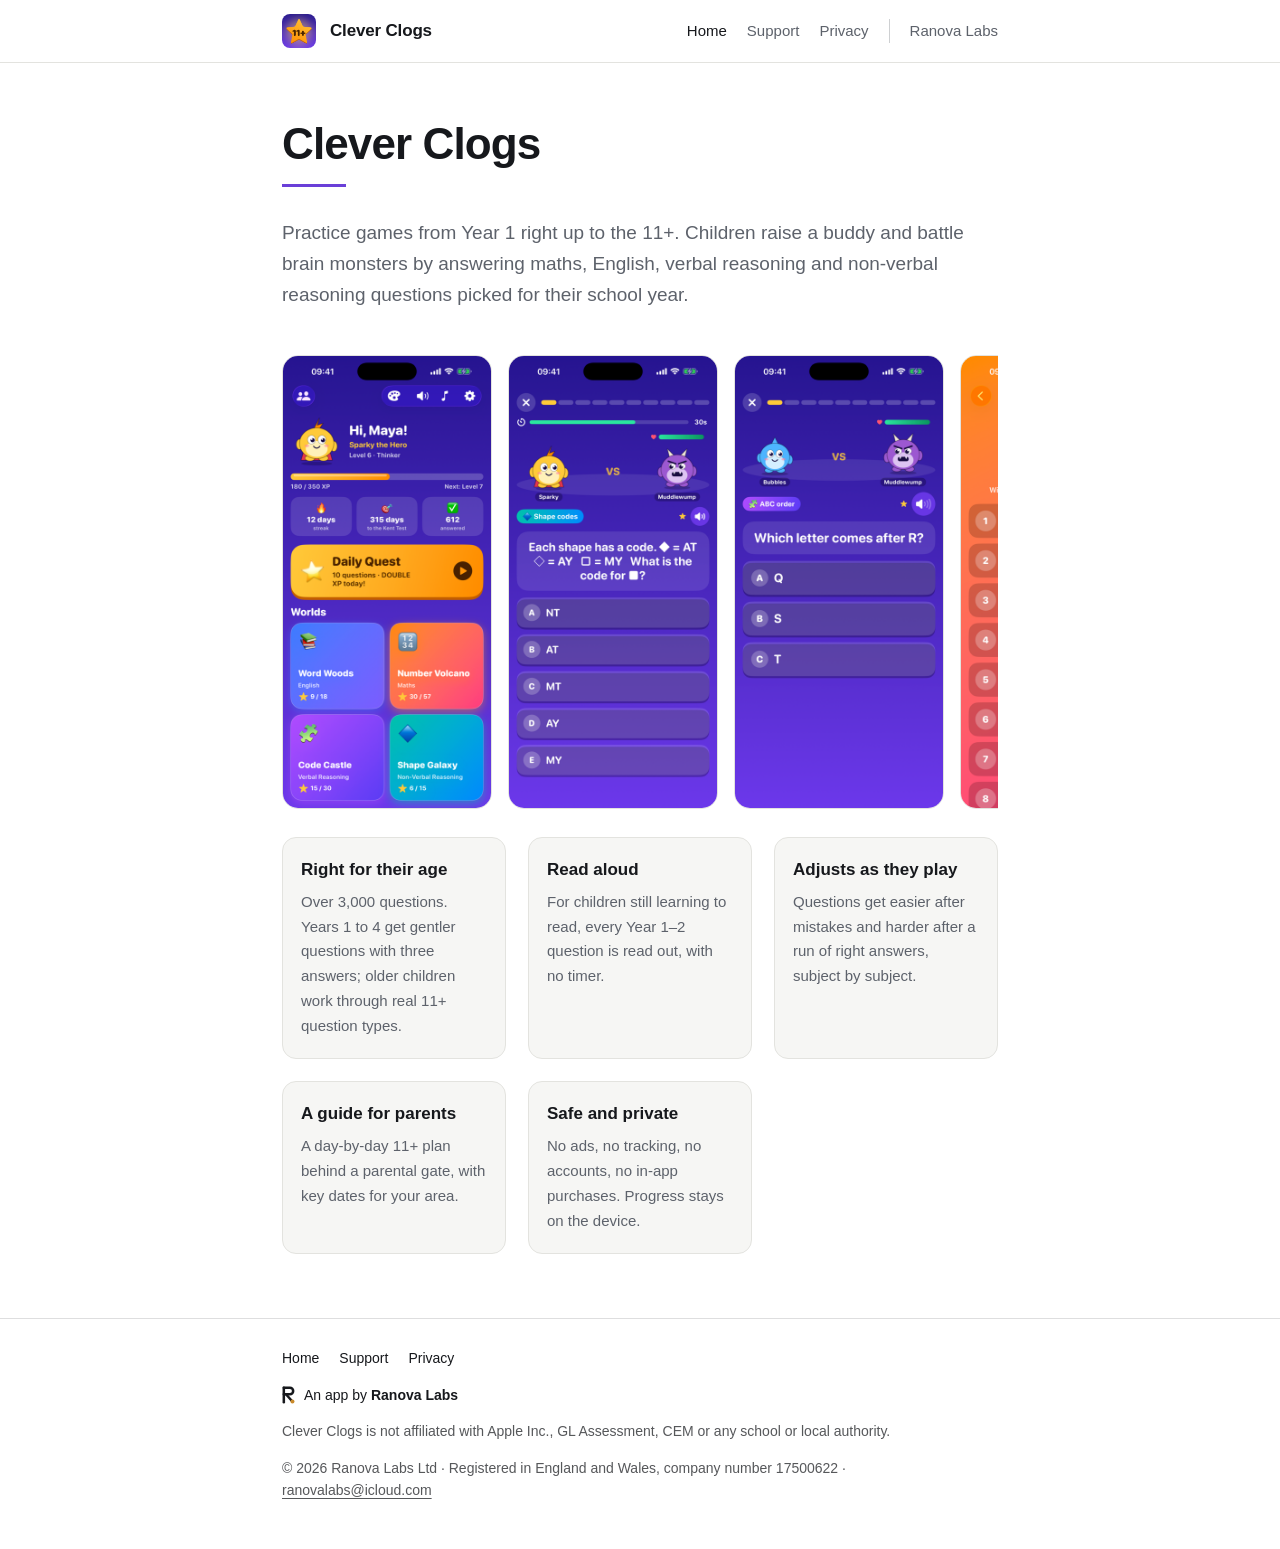
==== cleverclogs/index.html @ 08222932 "Add Clever Clogs: app card and home, support and privacy pages Co-Authored-By: Claude Opus 5.5 <nore" ====
<!doctype html>
<html lang="en">
<head>
<meta charset="utf-8">
<meta name="viewport" content="width=device-width, initial-scale=1">
<title>Clever Clogs — 11+ practice that feels like a game</title>
<meta name="description" content="Practice games for ages 5 to 11, from Year 1 up to the 11+: maths, English, verbal and non-verbal reasoning, with a buddy to raise.">
<link rel="icon" href="assets/icon.png">
<link rel="stylesheet" href="style.css?v=20261029">
<link rel="stylesheet" href="assets/ranova-frame.css?v=20261029">
</head>
<body>
<header class="site"><div class="wrap">
  <a class="brand" href="index.html"><img src="assets/icon.png" alt=""><span class="name">Clever Clogs</span></a>
  <nav><a href="index.html" aria-current="page">Home</a><a href="support.html">Support</a><a href="privacy.html">Privacy</a><a class="rl-home" href="https://ranovalabs.github.io/">Ranova Labs</a></nav>
</div></header>

<main class="wrap">
  <section class="hero">
    <h1>Clever Clogs</h1>
    <hr class="rule">
    <p class="lede">Practice games from Year 1 right up to the 11+. Children raise a buddy and battle brain monsters by answering maths, English, verbal reasoning and non-verbal reasoning questions picked for their school year.</p>
  </section>
  <div class="shots">
    <img src="assets/iphone-1-home.png" alt="The home screen with the buddy and Daily Quest">
    <img src="assets/iphone-2-battle.png" alt="A monster battle question">
    <img src="assets/iphone-3-junior.png" alt="A Year 1 question with three big answers">
    <img src="assets/iphone-4-worlds.png" alt="Topics in a subject world">
  </div>
  <div class="grid">
    <div class="card"><h3>Right for their age</h3><p>Over 3,000 questions. Years 1 to 4 get gentler questions with three answers; older children work through real 11+ question types.</p></div>
    <div class="card"><h3>Read aloud</h3><p>For children still learning to read, every Year 1–2 question is read out, with no timer.</p></div>
    <div class="card"><h3>Adjusts as they play</h3><p>Questions get easier after mistakes and harder after a run of right answers, subject by subject.</p></div>
    <div class="card"><h3>A guide for parents</h3><p>A day-by-day 11+ plan behind a parental gate, with key dates for your area.</p></div>
    <div class="card"><h3>Safe and private</h3><p>No ads, no tracking, no accounts, no in-app purchases. Progress stays on the device.</p></div>
  </div>
</main>
<div class="rl-foot" role="contentinfo"><div class="rl-wrap" style="--rl-max: 760px">
  <nav class="rl-links" aria-label="Footer"><a href="index.html">Home</a><a href="support.html">Support</a><a href="privacy.html">Privacy</a></nav>
  <a class="rl-by" href="https://ranovalabs.github.io/"><svg viewBox="11 7 36 50" aria-hidden="true"><g fill="none" stroke="currentColor" stroke-width="7" stroke-linecap="round" stroke-linejoin="round"><path d="M16 12 L16 52"/><path d="M16 12 H33 A9 9 0 0 1 33 30 H16"/><path d="M22 30 L38 48"/></g><circle cx="40" cy="50" r="5.6" fill="#C98A2B"/></svg><span>An app by <b>Ranova Labs</b></span></a>
  <p class="rl-note">Clever Clogs is not affiliated with Apple Inc., GL Assessment, CEM or any school or local authority.</p>
  <p class="rl-legal">&copy; 2026 Ranova Labs Ltd &middot; Registered in England and Wales, company number 17500622 &middot; <a href="mailto:ranovalabs@icloud.com">ranovalabs@icloud.com</a></p>
</div></div>
</body>
</html>
---- cleverclogs/style.css ----
:root {
  --bg: #ffffff;
  --surface: #f6f6f4;
  --text: #16181c;
  --muted: #5d626b;
  --line: #e3e3df;
  --accent: #6a3fd8;
  --ink: #1a1d21;
}
@media (prefers-color-scheme: dark) {
  :root {
    --bg: #14161a;
    --surface: #1c1f24;
    --text: #f2f3f5;
    --muted: #a2a8b3;
    --line: #2b2f36;
    --accent: #ffcf3d;
    --ink: #f2f3f5;
  }
}
* { box-sizing: border-box; }
html { -webkit-text-size-adjust: 100%; }
body {
  margin: 0;
  background: var(--bg);
  color: var(--text);
  font: 17px/1.65 -apple-system, BlinkMacSystemFont, "Segoe UI", Roboto, Helvetica, Arial, sans-serif;
}
.wrap { max-width: 760px; margin: 0 auto; padding: 0 22px; }
header.site {
  border-bottom: 1px solid var(--line);
  position: sticky; top: 0; background: var(--bg); z-index: 10;
}
header.site .wrap {
  display: flex; align-items: center; gap: 14px; flex-wrap: wrap;
  padding-top: 14px; padding-bottom: 14px;
}
header.site .brand { display: flex; align-items: center; gap: inherit; color: inherit; text-decoration: none; }
header.site img { width: 34px; height: 34px; border-radius: 8px; }
header.site .name { font-weight: 700; letter-spacing: -0.01em; }
header.site nav { margin-left: auto; display: flex; gap: 20px; }
/* Below this the three links no longer fit beside the wordmark, so give them
   their own row rather than letting them wrap one at a time. */
@media (max-width: 560px) {
  header.site nav { margin-left: 0; width: 100%; gap: 18px; padding-top: 2px; }
  .shots img { width: 168px; }
  .hero { padding-top: 34px; }
}
header.site nav a { color: var(--muted); text-decoration: none; font-size: 15px; }
header.site nav a:hover, header.site nav a[aria-current] { color: var(--text); }
h1 { font-size: clamp(30px, 6vw, 44px); line-height: 1.15; letter-spacing: -0.02em; margin: 0 0 14px; }
h2 { font-size: 22px; letter-spacing: -0.01em; margin: 40px 0 12px; }
h3 { font-size: 17px; margin: 26px 0 6px; }
p { margin: 0 0 16px; }
a { color: var(--accent); }
.lede { font-size: 19px; color: var(--muted); margin-bottom: 28px; }
.hero { padding: 56px 0 8px; }
.rule { height: 3px; background: var(--accent); border: 0; width: 64px; margin: 0 0 30px; }
.grid { display: grid; gap: 22px; grid-template-columns: repeat(auto-fit, minmax(220px, 1fr)); margin: 8px 0 12px; }
.card { background: var(--surface); border: 1px solid var(--line); border-radius: 14px; padding: 18px 18px 4px; }
.card h3 { margin-top: 0; }
.card p { font-size: 15px; color: var(--muted); }
.shots { display: flex; gap: 16px; overflow-x: auto; padding: 8px 0 20px; }
.shots img {
  width: 210px; flex: 0 0 auto; border-radius: 16px;
  border: 1px solid var(--line); background: var(--surface);
}
.note {
  background: var(--surface); border: 1px solid var(--line);
  border-left: 3px solid var(--accent); border-radius: 8px;
  padding: 14px 16px; font-size: 15px; color: var(--muted); margin: 22px 0;
}
.note strong { color: var(--text); }
dl dt { font-weight: 650; margin-top: 22px; }
dl dd { margin: 6px 0 0; color: var(--muted); }
ul { padding-left: 20px; } li { margin-bottom: 8px; }
footer.site {
  border-top: 1px solid var(--line); margin-top: 60px;
  padding: 26px 0 50px; color: var(--muted); font-size: 15px;
}
footer.site a { color: var(--muted); margin-right: 18px; }
table { width: 100%; border-collapse: collapse; font-size: 15px; margin: 12px 0 20px; display: block; overflow-x: auto; }
th, td { text-align: left; padding: 10px 12px; border-bottom: 1px solid var(--line); vertical-align: top; }
th { color: var(--muted); font-weight: 600; }
code { background: var(--surface); padding: 2px 6px; border-radius: 5px; font-size: 0.9em; }
---- cleverclogs/assets/ranova-frame.css ----
/* Ranova Labs shared footer. The same file ships in every Ranova Labs app site.
   It inherits each site's text colour, so it follows that site's light/dark theme. */
.rl-foot { border-top: 1px solid color-mix(in srgb, currentColor 14%, transparent); margin-top: 64px; padding: 28px 0 48px; font-size: 14px; line-height: 1.6; }
.rl-foot .rl-wrap { max-width: var(--rl-max, 960px); margin: 0 auto; padding: 0 22px; display: grid; gap: 14px; }
.rl-foot p { margin: 0; max-width: none; color: inherit; font-size: inherit; }
.rl-foot a { color: inherit; text-decoration: none; }
.rl-foot a:hover { text-decoration: underline; text-underline-offset: 3px; }
.rl-foot .rl-links { display: flex; flex-wrap: wrap; gap: 6px 20px; font-weight: 500; }
.rl-foot .rl-by { display: inline-flex; align-items: center; gap: 9px; justify-self: start; font-weight: 500; }
.rl-foot .rl-by svg { width: 13px; height: 18px; flex-shrink: 0; }
.rl-foot .rl-by b { font-weight: 700; }
.rl-foot .rl-note, .rl-foot .rl-legal { opacity: .72; }
.rl-foot .rl-legal a { text-decoration: underline; text-underline-offset: 3px; }

/* "Ranova Labs" link at the end of each app site's header menu, set apart by a hairline. */
header.site nav a.rl-home { padding-left: 20px; border-left: 1px solid color-mix(in srgb, currentColor 30%, transparent); }
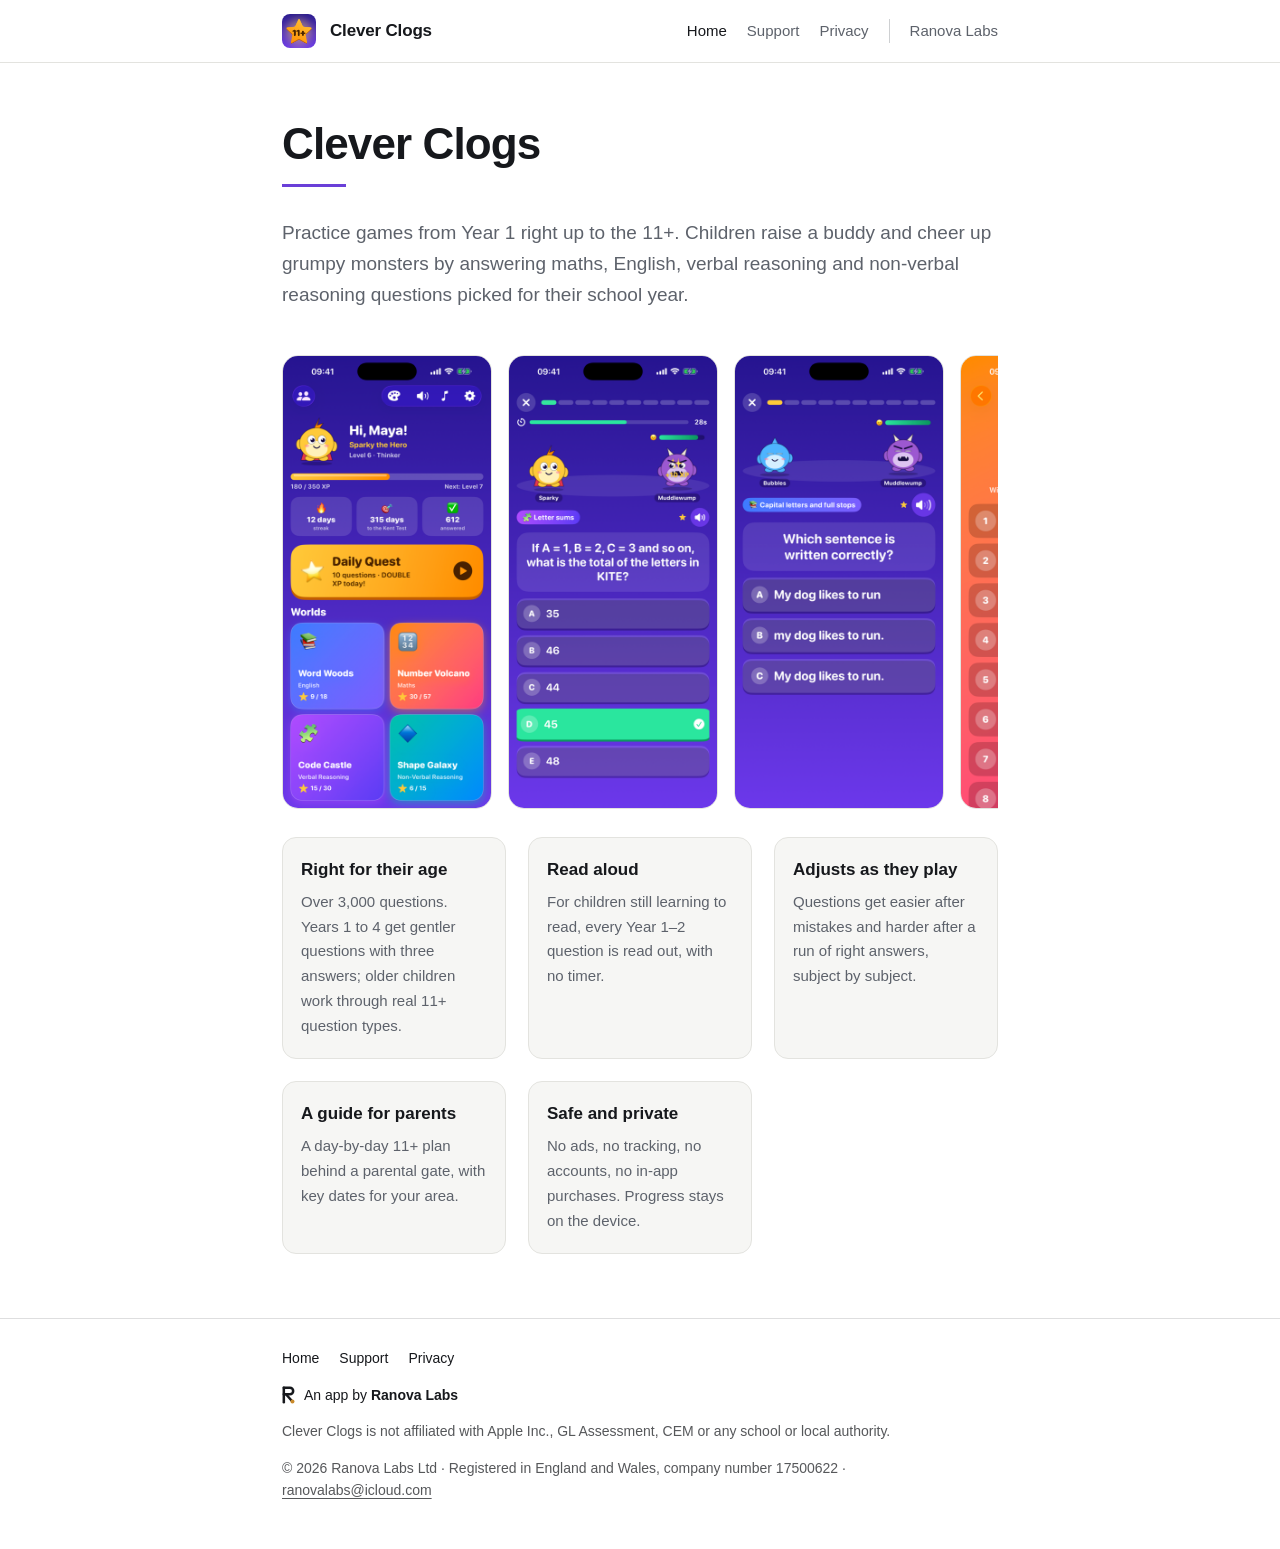
==== commit b9bd9427: "Clever Clogs: cheer up grumpy monsters, new screenshots Co-Authored-By: Claude Opus 5.5 <noreply@ant" ====
--- a/cleverclogs/index.html
+++ b/cleverclogs/index.html
@@ -19,11 +19,11 @@
   <section class="hero">
     <h1>Clever Clogs</h1>
     <hr class="rule">
-    <p class="lede">Practice games from Year 1 right up to the 11+. Children raise a buddy and battle brain monsters by answering maths, English, verbal reasoning and non-verbal reasoning questions picked for their school year.</p>
+    <p class="lede">Practice games from Year 1 right up to the 11+. Children raise a buddy and cheer up grumpy monsters by answering maths, English, verbal reasoning and non-verbal reasoning questions picked for their school year.</p>
   </section>
   <div class="shots">
     <img src="assets/iphone-1-home.png" alt="The home screen with the buddy and Daily Quest">
-    <img src="assets/iphone-2-battle.png" alt="A monster battle question">
+    <img src="assets/iphone-2-battle.png" alt="Cheering up a grumpy monster with a maths question">
     <img src="assets/iphone-3-junior.png" alt="A Year 1 question with three big answers">
     <img src="assets/iphone-4-worlds.png" alt="Topics in a subject world">
   </div>
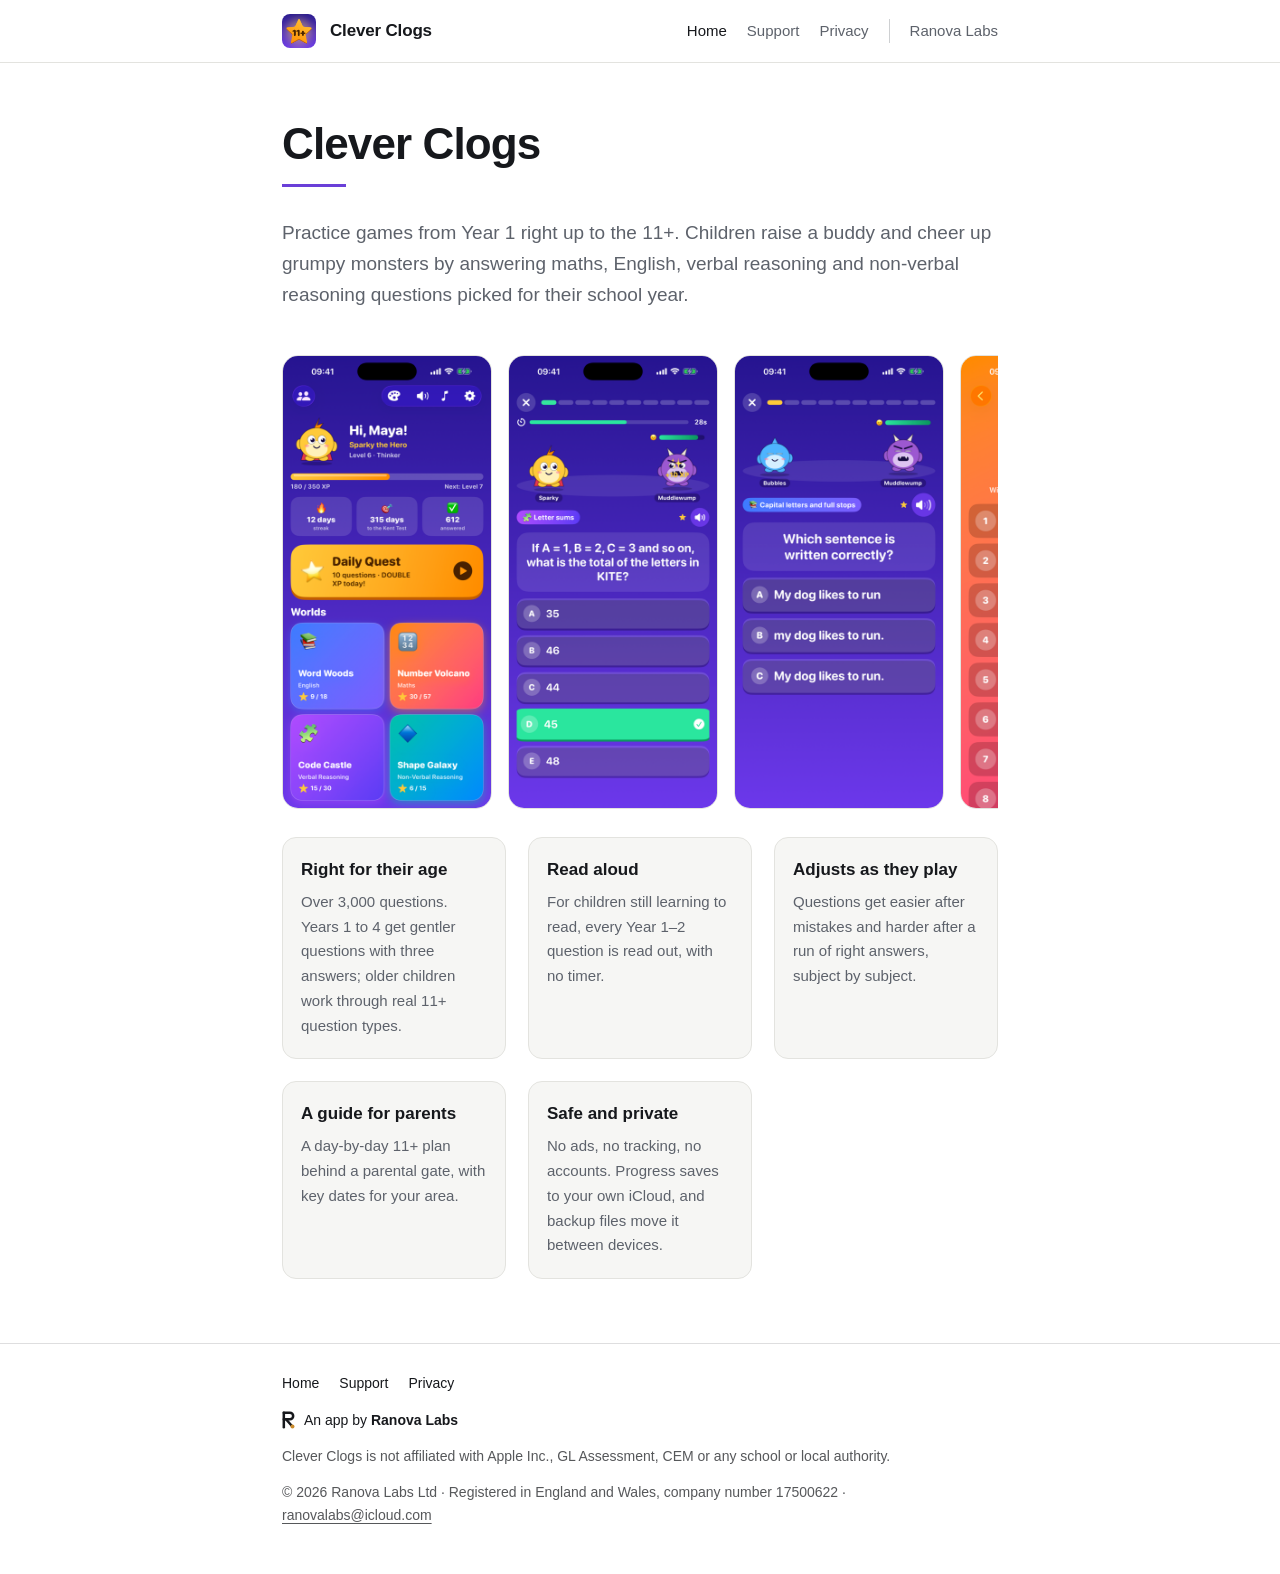
==== commit eaea479d: "Clever Clogs: iCloud saving and backup files in privacy and support Co-Authored-By: Claude Opus 5.5 " ====
--- a/cleverclogs/index.html
+++ b/cleverclogs/index.html
@@ -32,7 +32,7 @@
     <div class="card"><h3>Read aloud</h3><p>For children still learning to read, every Year 1–2 question is read out, with no timer.</p></div>
     <div class="card"><h3>Adjusts as they play</h3><p>Questions get easier after mistakes and harder after a run of right answers, subject by subject.</p></div>
     <div class="card"><h3>A guide for parents</h3><p>A day-by-day 11+ plan behind a parental gate, with key dates for your area.</p></div>
-    <div class="card"><h3>Safe and private</h3><p>No ads, no tracking, no accounts, no in-app purchases. Progress stays on the device.</p></div>
+    <div class="card"><h3>Safe and private</h3><p>No ads, no tracking, no accounts. Progress saves to your own iCloud, and backup files move it between devices.</p></div>
   </div>
 </main>
 <div class="rl-foot" role="contentinfo"><div class="rl-wrap" style="--rl-max: 760px">
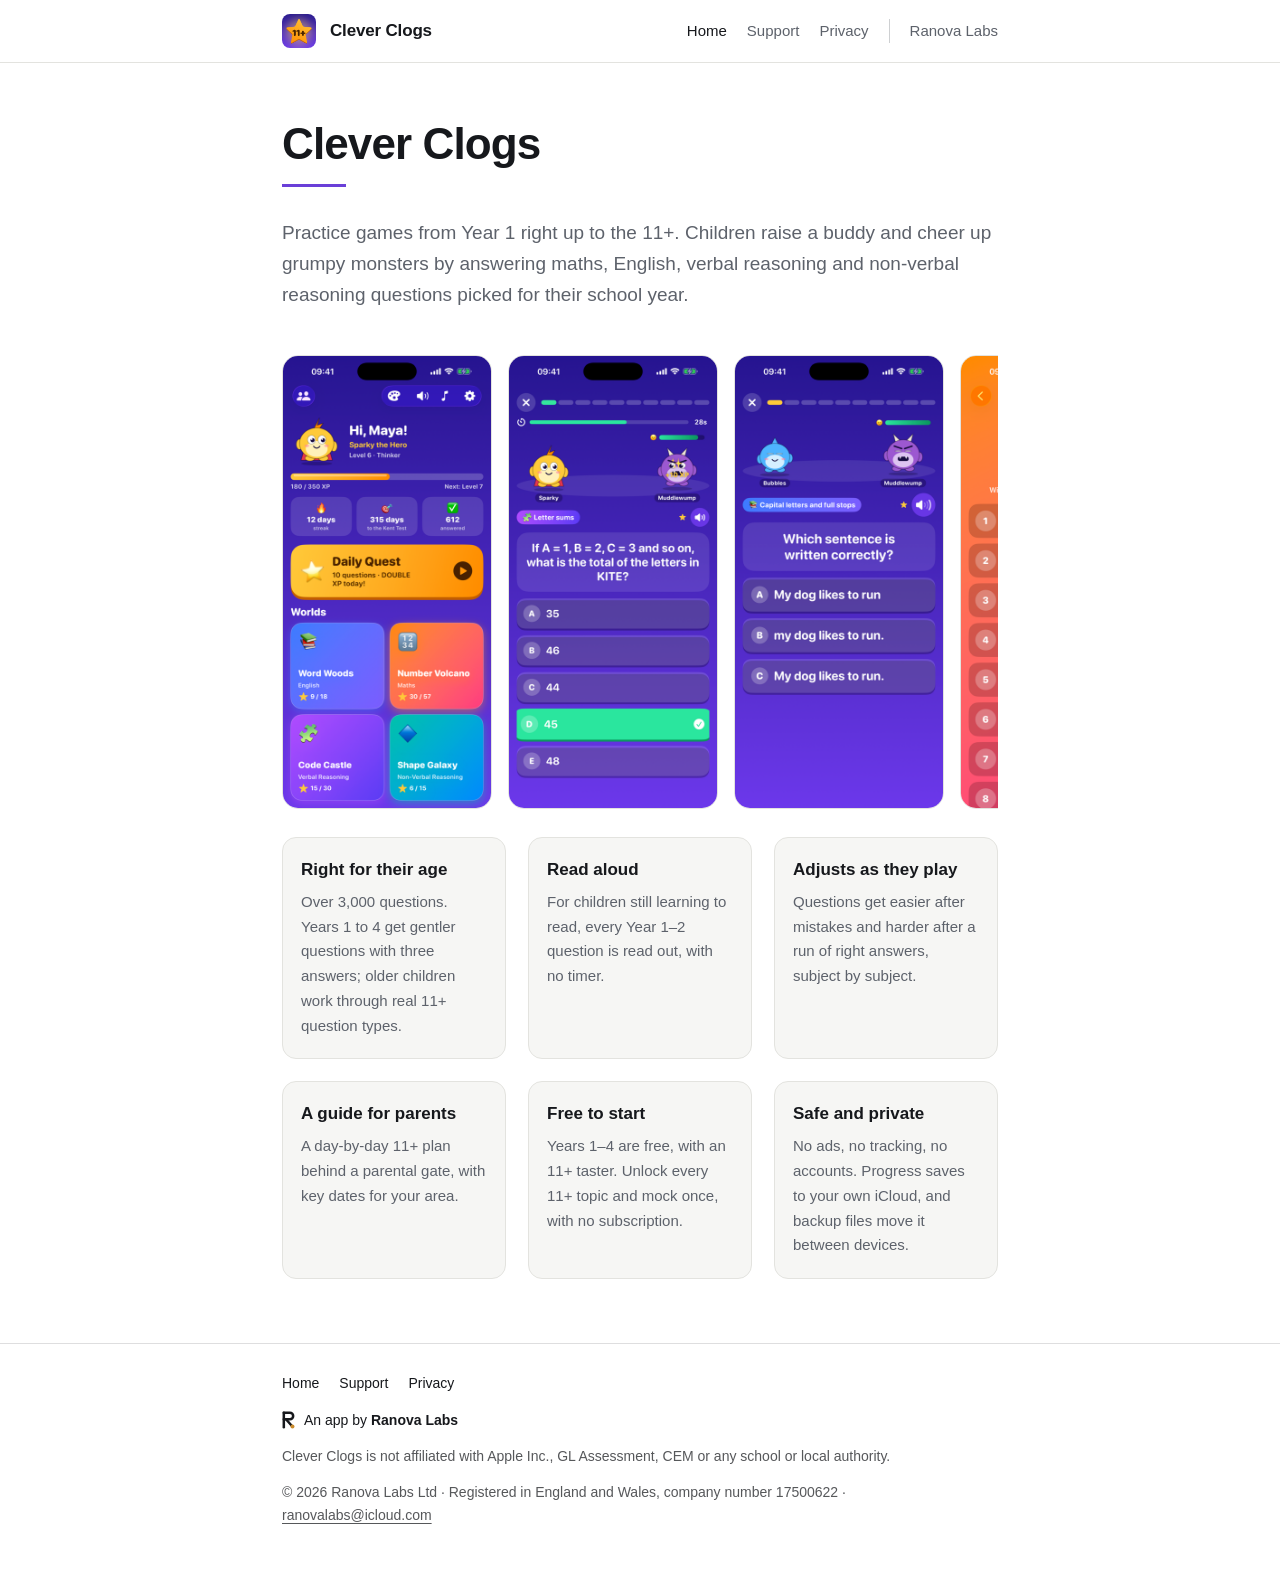
==== commit ebbb6c73: "Clever Clogs: free for Years 1–4 with a one-off 11+ unlock Co-Authored-By: Claude Opus 5.5 <noreply@" ====
--- a/cleverclogs/index.html
+++ b/cleverclogs/index.html
@@ -32,6 +32,7 @@
     <div class="card"><h3>Read aloud</h3><p>For children still learning to read, every Year 1–2 question is read out, with no timer.</p></div>
     <div class="card"><h3>Adjusts as they play</h3><p>Questions get easier after mistakes and harder after a run of right answers, subject by subject.</p></div>
     <div class="card"><h3>A guide for parents</h3><p>A day-by-day 11+ plan behind a parental gate, with key dates for your area.</p></div>
+    <div class="card"><h3>Free to start</h3><p>Years 1–4 are free, with an 11+ taster. Unlock every 11+ topic and mock once, with no subscription.</p></div>
     <div class="card"><h3>Safe and private</h3><p>No ads, no tracking, no accounts. Progress saves to your own iCloud, and backup files move it between devices.</p></div>
   </div>
 </main>
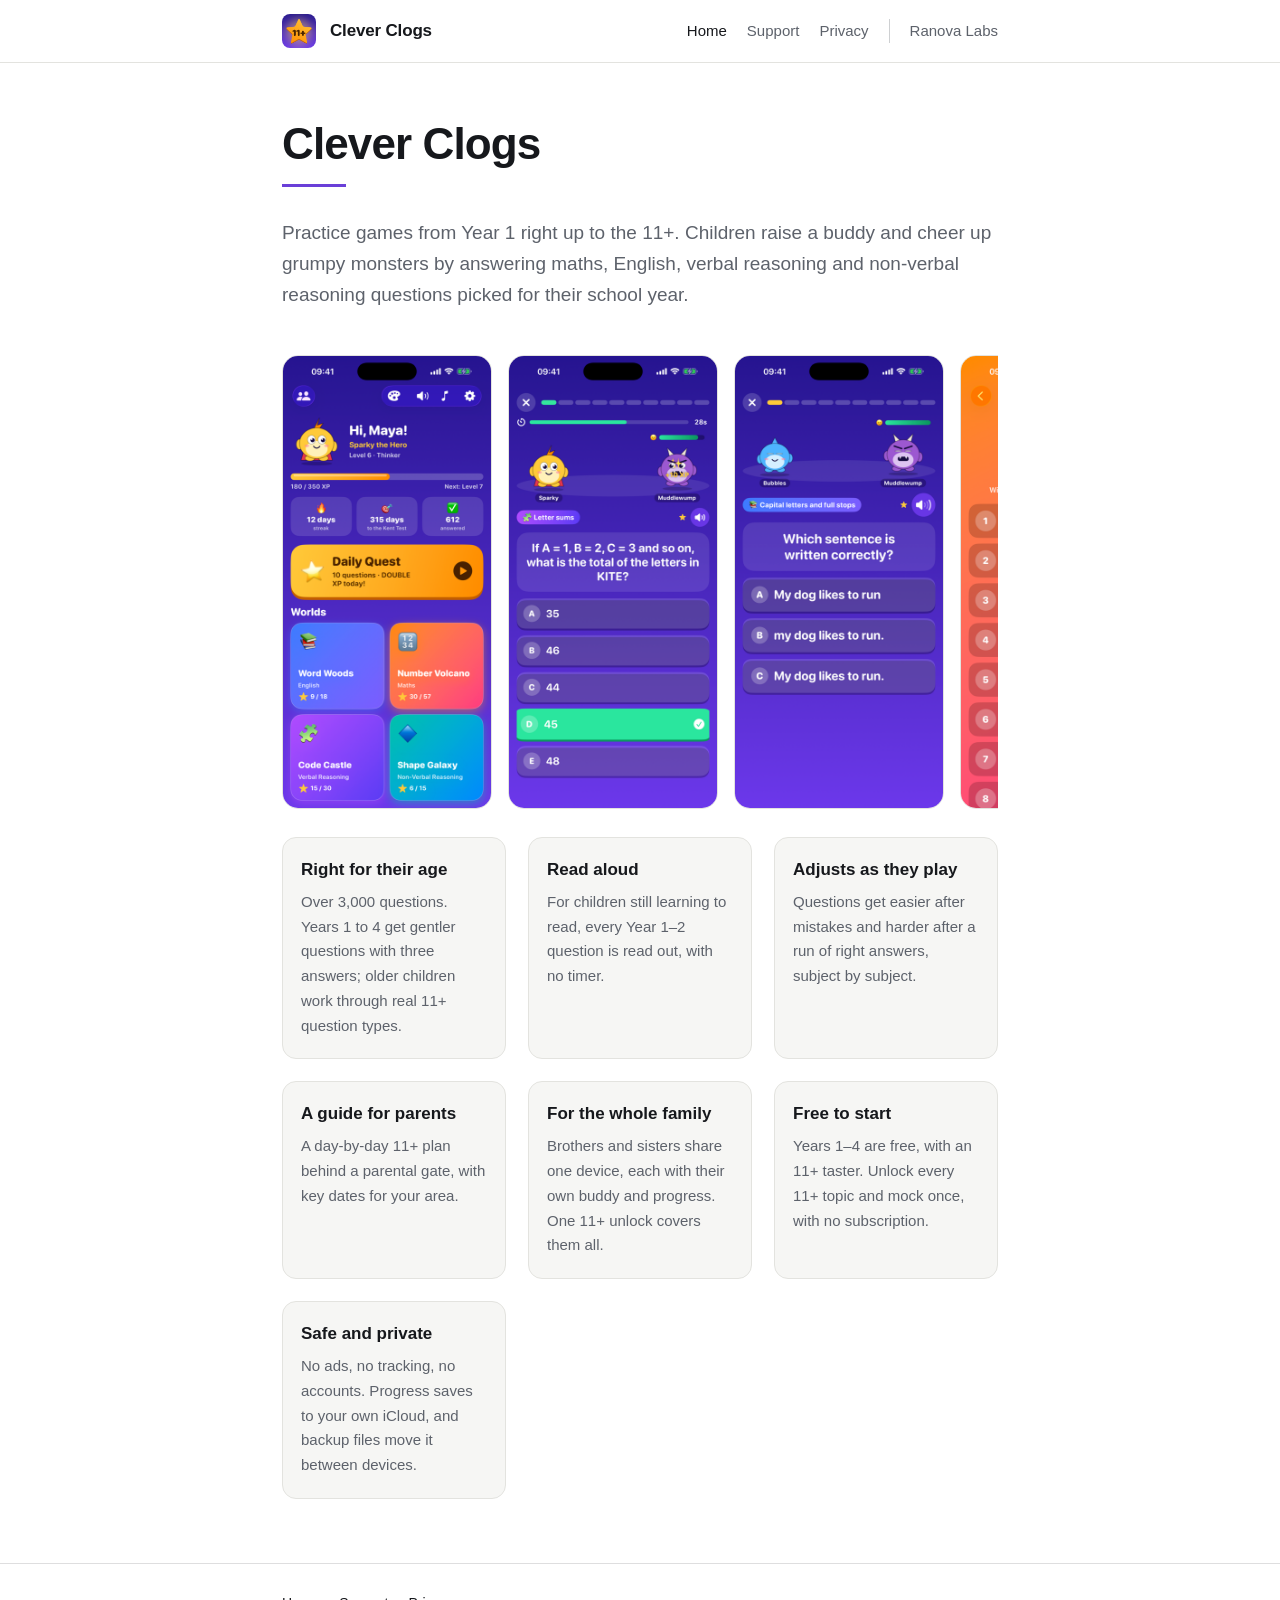
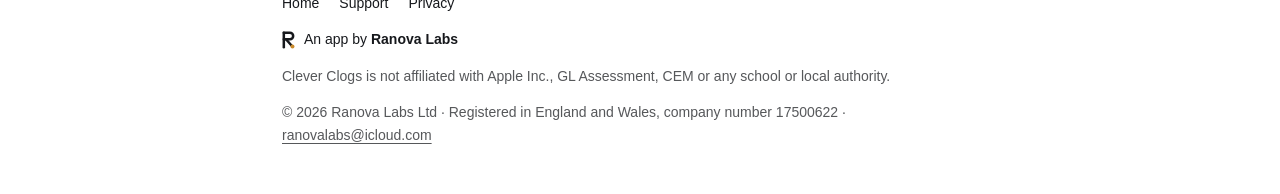
==== commit bf56d4c9: "Clever Clogs: brothers and sisters can share a device Co-Authored-By: Claude Opus 5.5 <noreply@anthr" ====
--- a/cleverclogs/index.html
+++ b/cleverclogs/index.html
@@ -32,6 +32,7 @@
     <div class="card"><h3>Read aloud</h3><p>For children still learning to read, every Year 1–2 question is read out, with no timer.</p></div>
     <div class="card"><h3>Adjusts as they play</h3><p>Questions get easier after mistakes and harder after a run of right answers, subject by subject.</p></div>
     <div class="card"><h3>A guide for parents</h3><p>A day-by-day 11+ plan behind a parental gate, with key dates for your area.</p></div>
+    <div class="card"><h3>For the whole family</h3><p>Brothers and sisters share one device, each with their own buddy and progress. One 11+ unlock covers them all.</p></div>
     <div class="card"><h3>Free to start</h3><p>Years 1–4 are free, with an 11+ taster. Unlock every 11+ topic and mock once, with no subscription.</p></div>
     <div class="card"><h3>Safe and private</h3><p>No ads, no tracking, no accounts. Progress saves to your own iCloud, and backup files move it between devices.</p></div>
   </div>
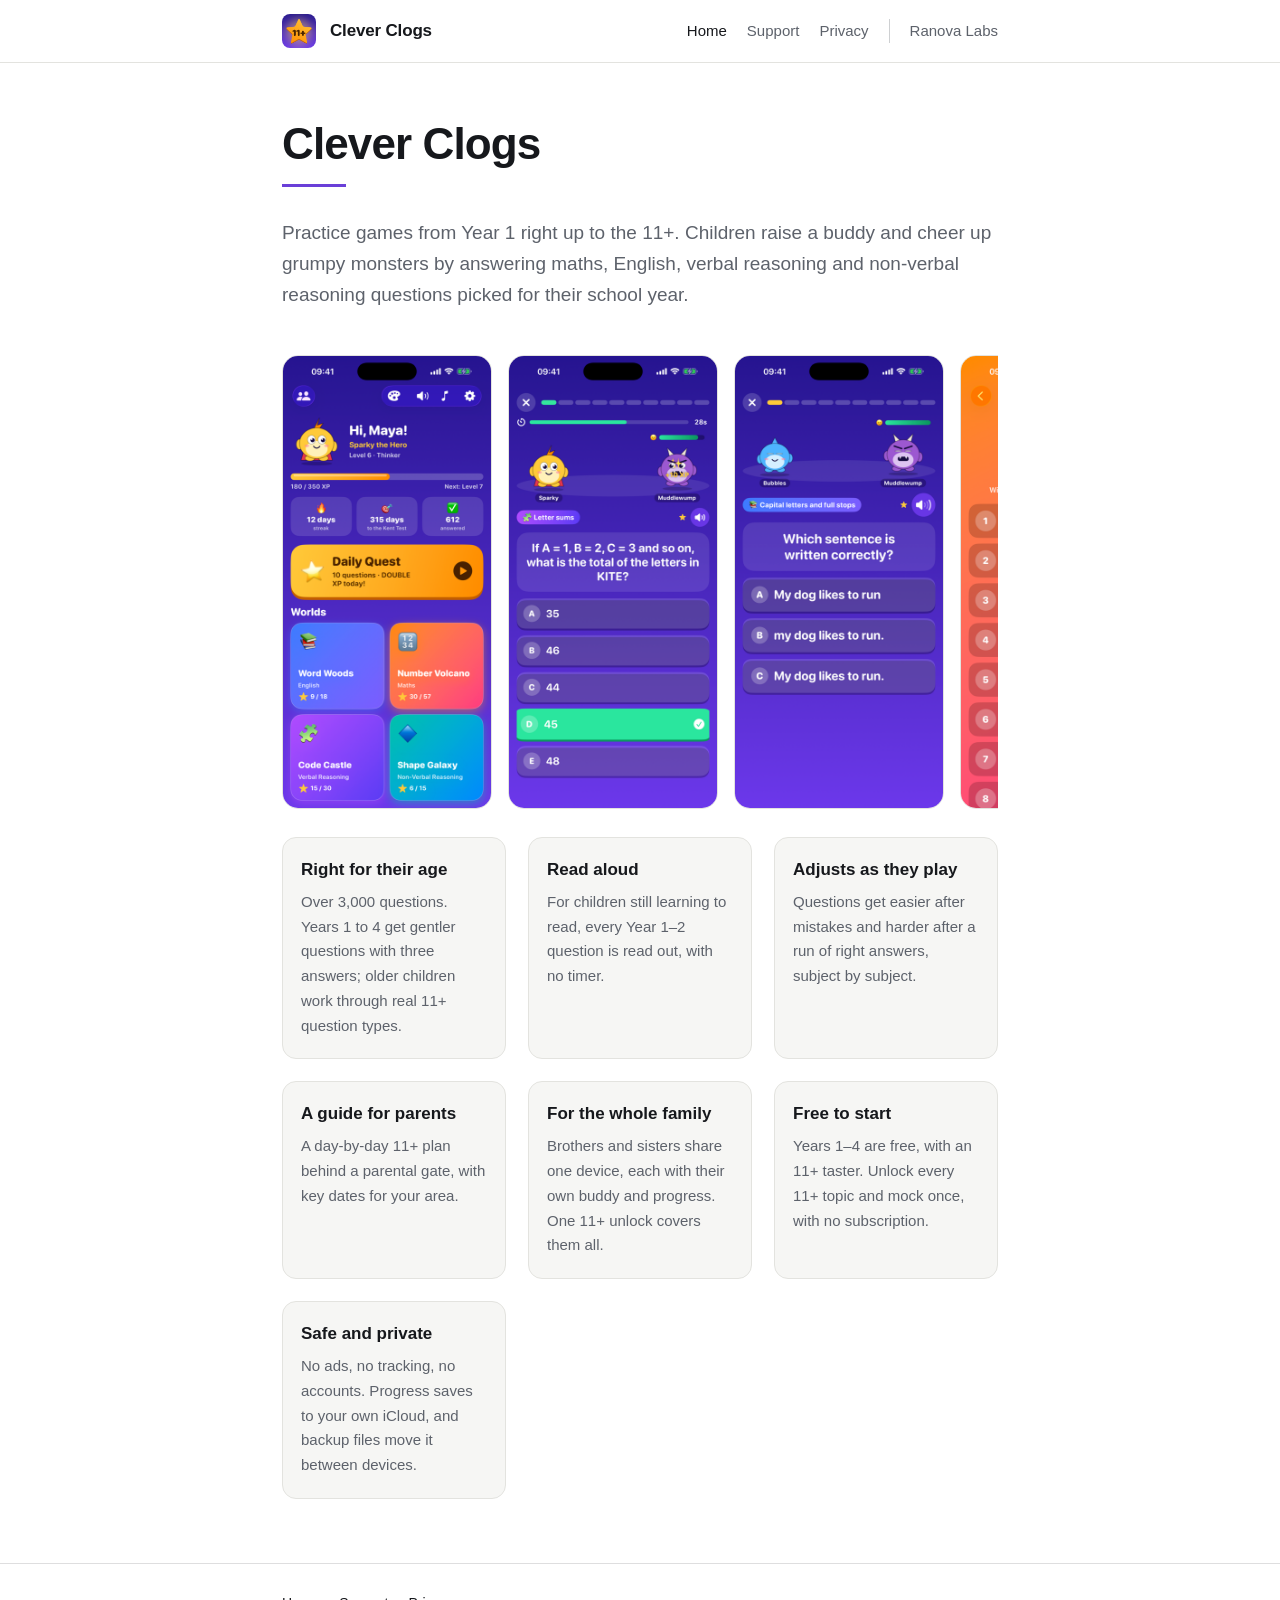
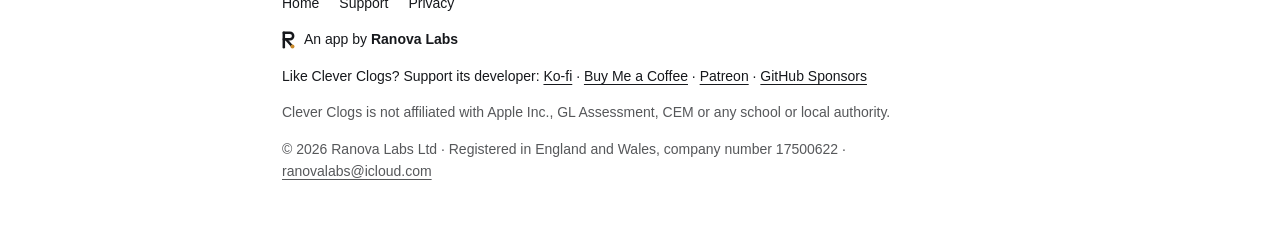
==== commit c6a0c0c3: "Add support-the-developer links to the footer Co-Authored-By: Claude Opus 5.5 <noreply@anthropic.com" ====
--- a/cleverclogs/index.html
+++ b/cleverclogs/index.html
@@ -7,7 +7,7 @@
 <meta name="description" content="Practice games for ages 5 to 11, from Year 1 up to the 11+: maths, English, verbal and non-verbal reasoning, with a buddy to raise.">
 <link rel="icon" href="assets/icon.png">
 <link rel="stylesheet" href="style.css?v=20261029">
-<link rel="stylesheet" href="assets/ranova-frame.css?v=20261029">
+<link rel="stylesheet" href="assets/ranova-frame.css?v=20261128">
 </head>
 <body>
 <header class="site"><div class="wrap">
@@ -40,6 +40,7 @@
 <div class="rl-foot" role="contentinfo"><div class="rl-wrap" style="--rl-max: 760px">
   <nav class="rl-links" aria-label="Footer"><a href="index.html">Home</a><a href="support.html">Support</a><a href="privacy.html">Privacy</a></nav>
   <a class="rl-by" href="https://ranovalabs.github.io/"><svg viewBox="11 7 36 50" aria-hidden="true"><g fill="none" stroke="currentColor" stroke-width="7" stroke-linecap="round" stroke-linejoin="round"><path d="M16 12 L16 52"/><path d="M16 12 H33 A9 9 0 0 1 33 30 H16"/><path d="M22 30 L38 48"/></g><circle cx="40" cy="50" r="5.6" fill="#C98A2B"/></svg><span>An app by <b>Ranova Labs</b></span></a>
+  <p class="rl-tip">Like Clever Clogs? Support its developer: <a href="https://ko-fi.com/kasunrmw">Ko-fi</a> &middot; <a href="https://buymeacoffee.com/kasunrmw">Buy Me a Coffee</a> &middot; <a href="https://www.patreon.com/kasunrmw">Patreon</a> &middot; <a href="https://github.com/sponsors/RanovaLabs">GitHub Sponsors</a></p>
   <p class="rl-note">Clever Clogs is not affiliated with Apple Inc., GL Assessment, CEM or any school or local authority.</p>
   <p class="rl-legal">&copy; 2026 Ranova Labs Ltd &middot; Registered in England and Wales, company number 17500622 &middot; <a href="mailto:ranovalabs@icloud.com">ranovalabs@icloud.com</a></p>
 </div></div>
--- a/cleverclogs/assets/ranova-frame.css
+++ b/cleverclogs/assets/ranova-frame.css
@@ -14,3 +14,5 @@
 
 /* "Ranova Labs" link at the end of each app site's header menu, set apart by a hairline. */
 header.site nav a.rl-home { padding-left: 20px; border-left: 1px solid color-mix(in srgb, currentColor 30%, transparent); }
+
+.rl-foot .rl-tip a { text-decoration: underline; text-underline-offset: 3px; white-space: nowrap; }
